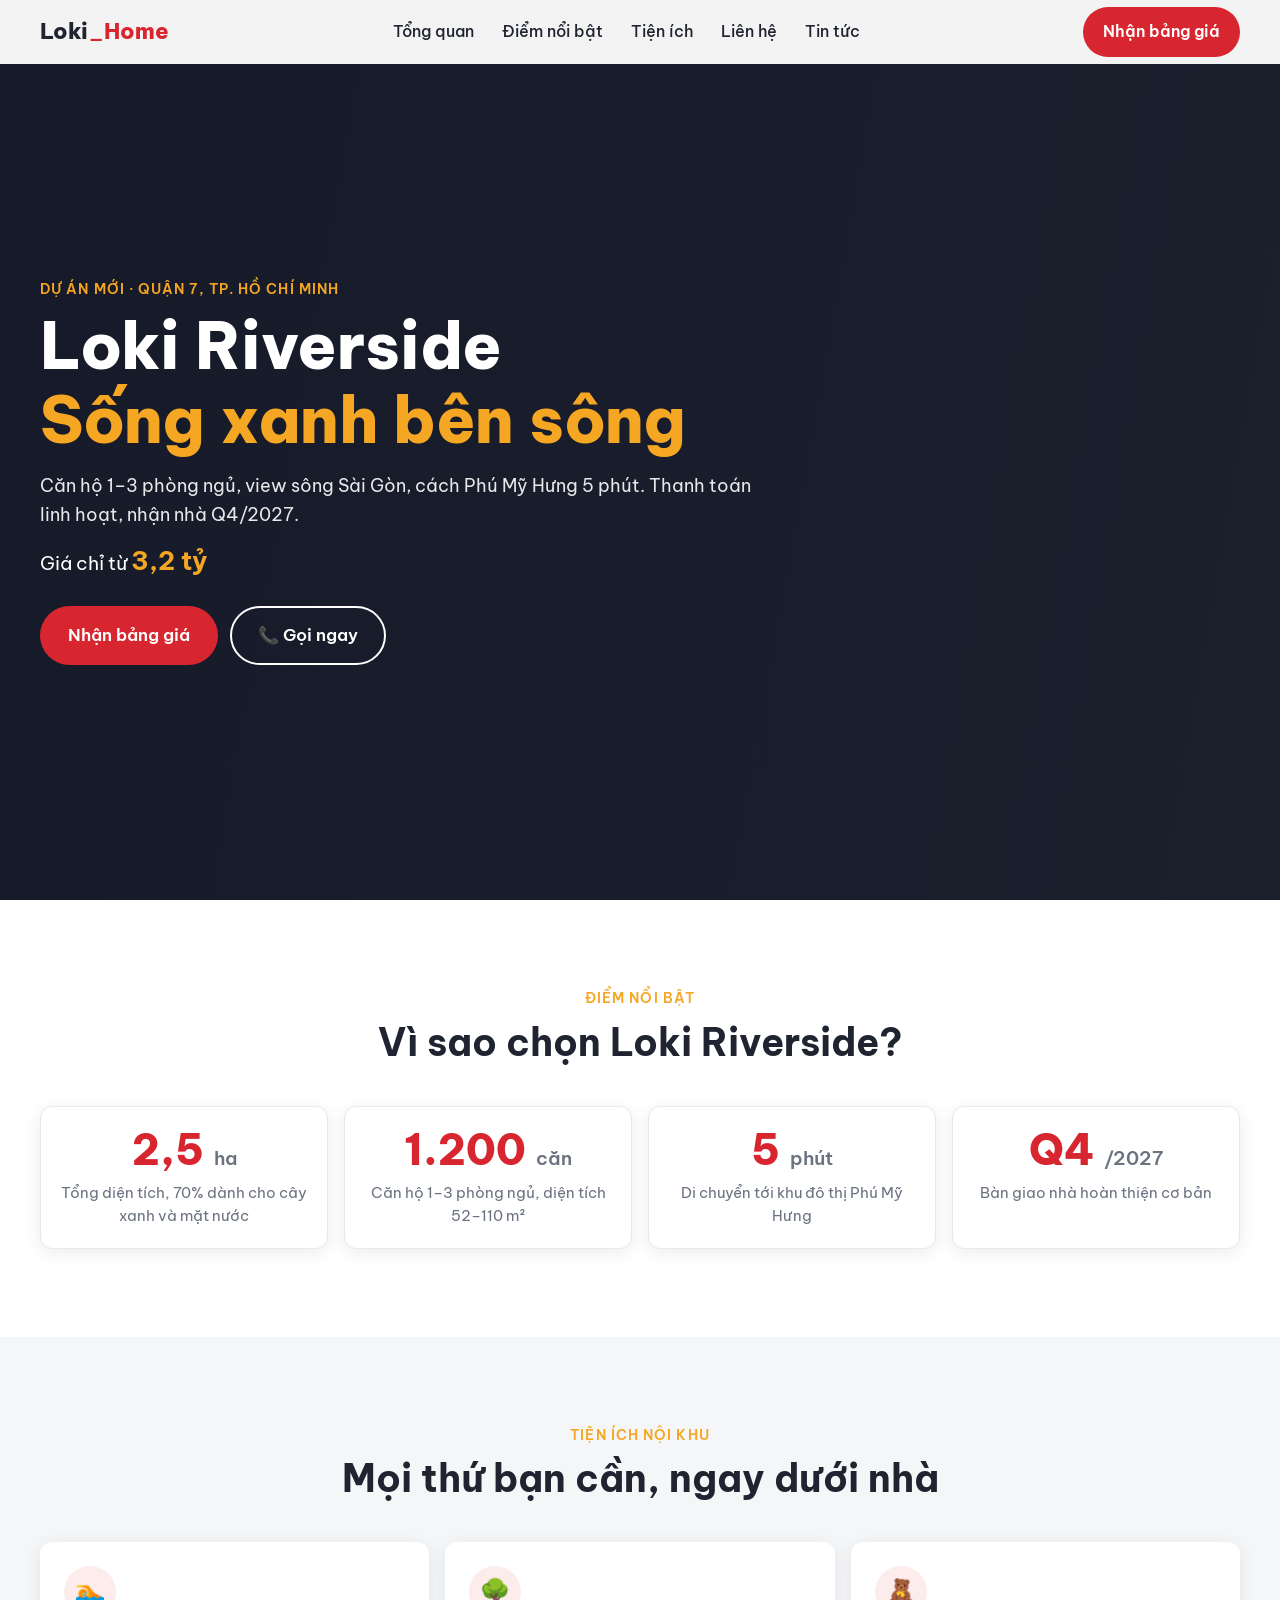
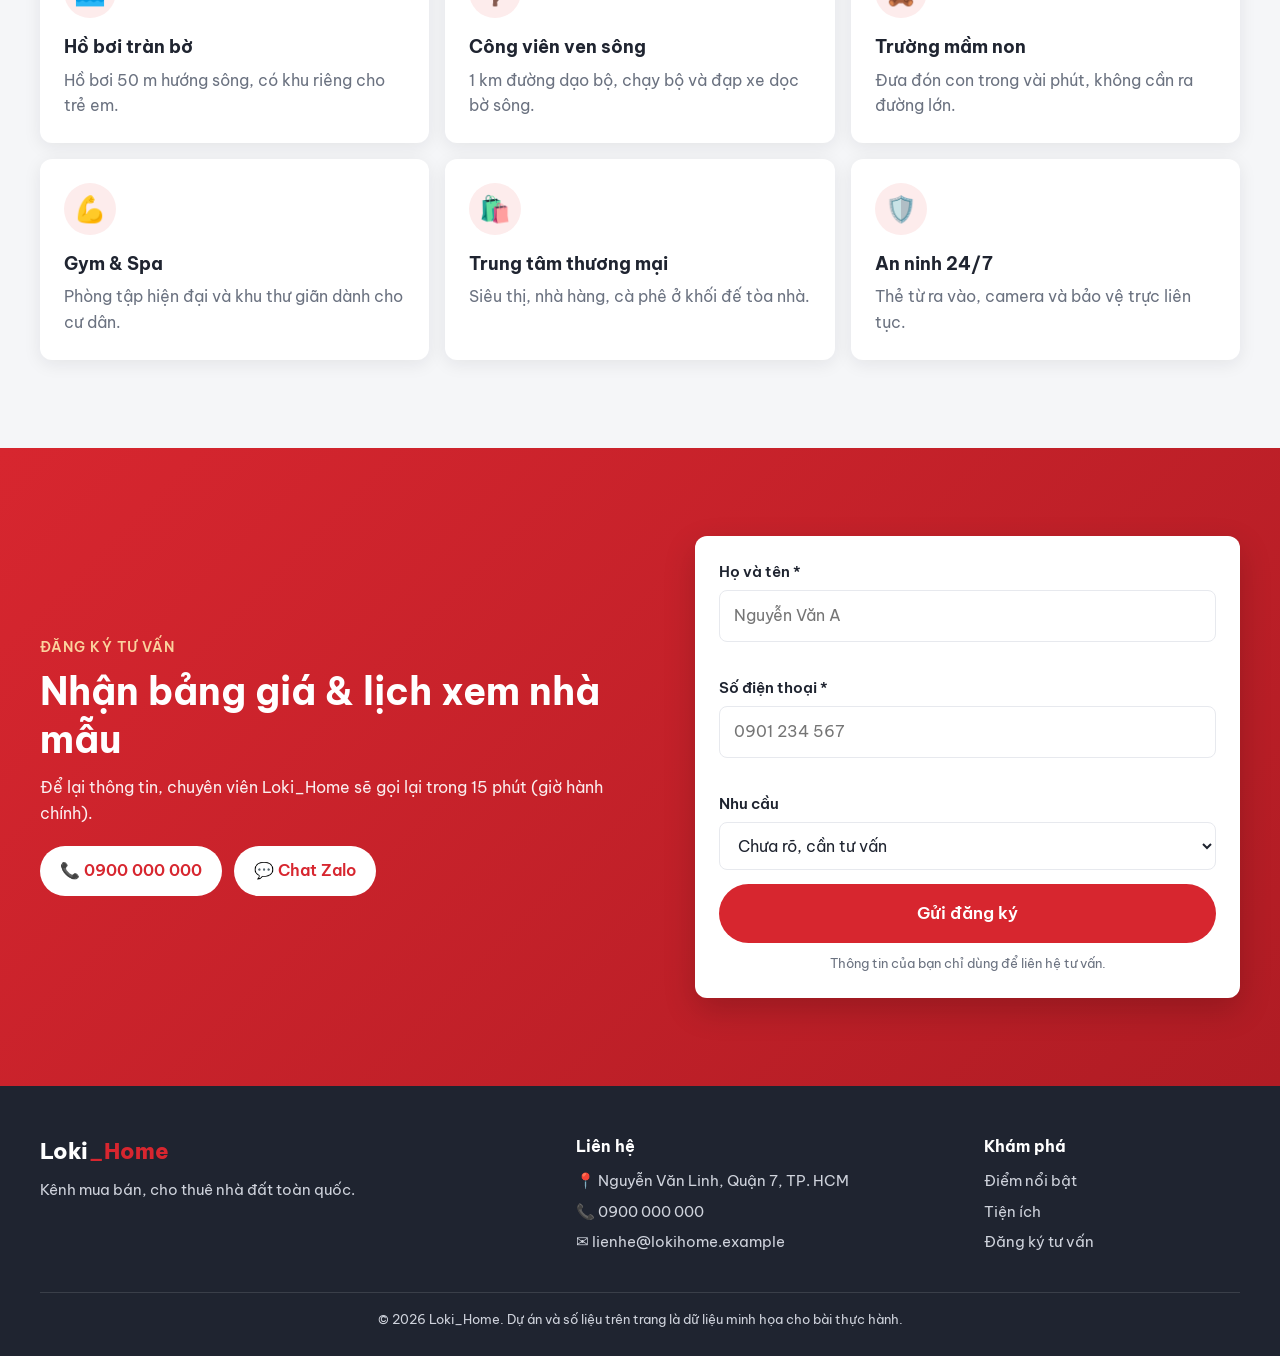
==== frontend/can-ho-quan-7/index.html @ 8b5b444b "khởi tạo dự án Loki_Home: trang căn hộ Quận 7, tin tức, tất cả tin tức Co-Authored-By: Claude Opus 5" ====
<!DOCTYPE html>
<!--
  Trang giới thiệu dự án căn hộ Loki Riverside – Quận 7 (dự án HƯ CẤU, số liệu minh họa).
  Gồm 6 khu vực: Header · Hero · Nổi bật · Tiện ích · Liên hệ · Footer.
  Giao diện ở css/style.css, tương tác ở js/main.js.
-->
<html lang="vi">
<head>
  <meta charset="UTF-8" />
  <meta name="viewport" content="width=device-width, initial-scale=1.0" />
  <title>Loki Riverside – Căn hộ ven sông Quận 7 | Loki_Home</title>
  <meta name="description" content="Loki Riverside: căn hộ ven sông Quận 7, giá từ 3,2 tỷ. Đăng ký nhận bảng giá và lịch xem nhà mẫu." />
  <link rel="preconnect" href="https://fonts.googleapis.com" />
  <link rel="preconnect" href="https://fonts.gstatic.com" crossorigin />
  <link href="https://fonts.googleapis.com/css2?family=Be+Vietnam+Pro:wght@400;500;600;700;800&display=swap" rel="stylesheet" />
  <link rel="stylesheet" href="css/style.css" />
</head>
<body>

  <!-- ===== 1. HEADER: logo, menu, nút CTA. Dính trên đầu trang để luôn bấm được CTA ===== -->
  <header class="site-header" id="siteHeader">
    <div class="container header-inner">
      <a href="#tong-quan" class="logo">Loki<span>_Home</span></a>

      <nav class="nav" id="nav" aria-label="Menu chính">
        <a href="#tong-quan">Tổng quan</a>
        <a href="#noi-bat">Điểm nổi bật</a>
        <a href="#tien-ich">Tiện ích</a>
        <a href="#lien-he">Liên hệ</a>
        <a href="../tin-tuc/index.html">Tin tức</a>
      </nav>

      <a href="#lien-he" class="btn btn-primary header-cta">Nhận bảng giá</a>

      <!-- Nút ☰ chỉ hiện trên điện thoại; aria-expanded báo cho trình đọc màn hình biết menu đang mở hay đóng -->
      <button class="menu-toggle" id="menuToggle" aria-label="Mở menu" aria-expanded="false" aria-controls="nav">
        <span></span><span></span><span></span>
      </button>
    </div>
  </header>

  <main>
    <!-- ===== 2. HERO: ấn tượng đầu tiên – tên dự án, giá, 2 nút hành động ===== -->
    <section class="hero" id="tong-quan">
      <div class="container hero-content">
        <p class="eyebrow">Dự án mới · Quận 7, TP. Hồ Chí Minh</p>
        <h1>Loki Riverside<br /><span>Sống xanh bên sông</span></h1>
        <p class="hero-desc">Căn hộ 1–3 phòng ngủ, view sông Sài Gòn, cách Phú Mỹ Hưng 5 phút. Thanh toán linh hoạt, nhận nhà Q4/2027.</p>
        <p class="hero-price">Giá chỉ từ <strong>3,2 tỷ</strong></p>
        <div class="hero-actions">
          <a href="#lien-he" class="btn btn-primary btn-lg">Nhận bảng giá</a>
          <a href="tel:0900000000" class="btn btn-outline btn-lg">📞 Gọi ngay</a>
        </div>
      </div>
    </section>

    <!-- ===== 3. NỔI BẬT: 4 con số giúp người xem nắm nhanh quy mô dự án ===== -->
    <section class="section" id="noi-bat">
      <div class="container">
        <div class="section-head reveal">
          <p class="eyebrow">Điểm nổi bật</p>
          <h2>Vì sao chọn Loki Riverside?</h2>
        </div>
        <div class="stats">
          <article class="stat reveal">
            <p class="stat-num">2,5 <small>ha</small></p>
            <p class="stat-label">Tổng diện tích, 70% dành cho cây xanh và mặt nước</p>
          </article>
          <article class="stat reveal">
            <p class="stat-num">1.200 <small>căn</small></p>
            <p class="stat-label">Căn hộ 1–3 phòng ngủ, diện tích 52–110 m²</p>
          </article>
          <article class="stat reveal">
            <p class="stat-num">5 <small>phút</small></p>
            <p class="stat-label">Di chuyển tới khu đô thị Phú Mỹ Hưng</p>
          </article>
          <article class="stat reveal">
            <p class="stat-num">Q4 <small>/2027</small></p>
            <p class="stat-label">Bàn giao nhà hoàn thiện cơ bản</p>
          </article>
        </div>
      </div>
    </section>

    <!-- ===== 4. TIỆN ÍCH: 6 thẻ giá trị sống ===== -->
    <section class="section section-alt" id="tien-ich">
      <div class="container">
        <div class="section-head reveal">
          <p class="eyebrow">Tiện ích nội khu</p>
          <h2>Mọi thứ bạn cần, ngay dưới nhà</h2>
        </div>
        <div class="features">
          <article class="feature reveal">
            <span class="feature-icon" aria-hidden="true">🏊</span>
            <h3>Hồ bơi tràn bờ</h3>
            <p>Hồ bơi 50 m hướng sông, có khu riêng cho trẻ em.</p>
          </article>
          <article class="feature reveal">
            <span class="feature-icon" aria-hidden="true">🌳</span>
            <h3>Công viên ven sông</h3>
            <p>1 km đường dạo bộ, chạy bộ và đạp xe dọc bờ sông.</p>
          </article>
          <article class="feature reveal">
            <span class="feature-icon" aria-hidden="true">🧸</span>
            <h3>Trường mầm non</h3>
            <p>Đưa đón con trong vài phút, không cần ra đường lớn.</p>
          </article>
          <article class="feature reveal">
            <span class="feature-icon" aria-hidden="true">💪</span>
            <h3>Gym &amp; Spa</h3>
            <p>Phòng tập hiện đại và khu thư giãn dành cho cư dân.</p>
          </article>
          <article class="feature reveal">
            <span class="feature-icon" aria-hidden="true">🛍️</span>
            <h3>Trung tâm thương mại</h3>
            <p>Siêu thị, nhà hàng, cà phê ở khối đế tòa nhà.</p>
          </article>
          <article class="feature reveal">
            <span class="feature-icon" aria-hidden="true">🛡️</span>
            <h3>An ninh 24/7</h3>
            <p>Thẻ từ ra vào, camera và bảo vệ trực liên tục.</p>
          </article>
        </div>
      </div>
    </section>

    <!-- ===== 5. LIÊN HỆ: mục tiêu chính của trang – để lại số điện thoại ===== -->
    <section class="section cta" id="lien-he">
      <div class="container cta-grid">
        <div class="cta-text reveal">
          <p class="eyebrow">Đăng ký tư vấn</p>
          <h2>Nhận bảng giá &amp; lịch xem nhà mẫu</h2>
          <p>Để lại thông tin, chuyên viên Loki_Home sẽ gọi lại trong 15 phút (giờ hành chính).</p>
          <div class="quick-contact">
            <a href="tel:0900000000" class="btn btn-light">📞 0900 000 000</a>
            <a href="https://zalo.me/0900000000" class="btn btn-light" target="_blank" rel="noopener">💬 Chat Zalo</a>
          </div>
        </div>

        <!-- novalidate: tắt thông báo lỗi mặc định của trình duyệt để JS hiện lỗi tiếng Việt ngay dưới ô -->
        <form class="lead-form reveal" id="leadForm" novalidate>
          <div class="field">
            <label for="fullName">Họ và tên *</label>
            <input type="text" id="fullName" name="fullName" placeholder="Nguyễn Văn A" autocomplete="name" />
            <p class="error" id="fullNameError" aria-live="polite"></p>
          </div>
          <div class="field">
            <label for="phone">Số điện thoại *</label>
            <input type="tel" id="phone" name="phone" placeholder="0901 234 567" autocomplete="tel" inputmode="numeric" />
            <p class="error" id="phoneError" aria-live="polite"></p>
          </div>
          <div class="field">
            <label for="need">Nhu cầu</label>
            <select id="need" name="need">
              <option value="">Chưa rõ, cần tư vấn</option>
              <option value="1pn">Căn 1 phòng ngủ</option>
              <option value="2pn">Căn 2 phòng ngủ</option>
              <option value="3pn">Căn 3 phòng ngủ</option>
            </select>
          </div>
          <button type="submit" class="btn btn-primary btn-lg btn-block">Gửi đăng ký</button>
          <p class="form-note">Thông tin của bạn chỉ dùng để liên hệ tư vấn.</p>
        </form>
      </div>
    </section>
  </main>

  <!-- ===== 6. FOOTER ===== -->
  <footer class="site-footer">
    <div class="container footer-grid">
      <div>
        <a href="#tong-quan" class="logo logo-light">Loki<span>_Home</span></a>
        <p>Kênh mua bán, cho thuê nhà đất toàn quốc.</p>
      </div>
      <div>
        <h3>Liên hệ</h3>
        <p>📍 Nguyễn Văn Linh, Quận 7, TP. HCM</p>
        <p>📞 0900 000 000</p>
        <p>✉️ lienhe@lokihome.example</p>
      </div>
      <div>
        <h3>Khám phá</h3>
        <p><a href="#noi-bat">Điểm nổi bật</a></p>
        <p><a href="#tien-ich">Tiện ích</a></p>
        <p><a href="#lien-he">Đăng ký tư vấn</a></p>
      </div>
    </div>
    <p class="container footer-note">© 2026 Loki_Home. Dự án và số liệu trên trang là dữ liệu minh họa cho bài thực hành.</p>
  </footer>

  <!-- Thông báo nhỏ (toast) khi gửi form thành công -->
  <div class="toast" id="toast" role="status" aria-live="polite"></div>

  <script src="js/main.js"></script>
</body>
</html>
---- frontend/can-ho-quan-7/css/style.css ----
/*
  Giao diện trang Loki Riverside – Quận 7.
  Viết theo kiểu mobile-first: style mặc định cho điện thoại, rồi dùng @media (min-width) mở rộng cho màn lớn.
  Màu và kích thước dùng chung đặt thành biến trong :root để đổi thương hiệu chỉ cần sửa 1 chỗ.
*/

/* ===== Biến thương hiệu (theo CLAUDE.md dự án) ===== */
:root {
  --primary: #d7262f;
  --primary-dark: #b01c24;
  --accent: #f5a623;
  --ink: #1f2430;
  --muted: #6b7280;
  --line: #e7e9ee;
  --bg: #ffffff;
  --bg-alt: #f5f6f8;
  --radius: 12px;
  --shadow: 0 4px 18px rgba(20, 24, 40, .08);
  --header-h: 64px;
}

/* ===== Reset cơ bản: bỏ khoảng cách mặc định để các trình duyệt hiển thị giống nhau ===== */
* { box-sizing: border-box; margin: 0; padding: 0; }
html { scroll-behavior: smooth; scroll-padding-top: var(--header-h); } /* chừa chỗ cho header dính khi cuộn tới khu vực */
body { font-family: "Be Vietnam Pro", system-ui, sans-serif; color: var(--ink); background: var(--bg); line-height: 1.6; overflow-x: hidden; }
a { color: inherit; text-decoration: none; }
img { display: block; max-width: 100%; }
button, input, select { font: inherit; }
.container { width: min(1200px, 100% - 32px); margin-inline: auto; } /* luôn chừa 16px mỗi bên trên điện thoại */

/* ===== Nút bấm dùng chung ===== */
.btn { display: inline-flex; align-items: center; justify-content: center; gap: 6px; padding: 10px 18px; border-radius: 999px; border: 2px solid transparent; font-weight: 600; cursor: pointer; transition: background .2s, transform .2s, color .2s; }
.btn:hover { transform: translateY(-2px); }
.btn-primary { background: var(--primary); color: #fff; }
.btn-primary:hover { background: var(--primary-dark); }
.btn-outline { border-color: #fff; color: #fff; }
.btn-outline:hover { background: #fff; color: var(--ink); }
.btn-light { background: #fff; color: var(--primary); }
.btn-lg { padding: 14px 26px; font-size: 1.05rem; }
.btn-block { width: 100%; }
.btn:focus-visible, a:focus-visible, input:focus-visible, select:focus-visible { outline: 3px solid var(--accent); outline-offset: 2px; }

/* ===== 1. Header ===== */
.site-header { position: fixed; inset: 0 0 auto; z-index: 50; height: var(--header-h); background: rgba(255,255,255,.95); transition: box-shadow .3s; }
.site-header.scrolled { box-shadow: var(--shadow); } /* JS thêm class này khi cuộn xuống */
.header-inner { height: 100%; display: flex; align-items: center; justify-content: space-between; gap: 16px; }
.logo { font-size: 1.4rem; font-weight: 800; color: var(--ink); }
.logo span { color: var(--primary); }
.header-cta { display: none; } /* ẩn trên điện thoại cho gọn, hiện lại ở màn lớn */

/* Menu trên điện thoại: trượt xuống dưới header khi mở */
.nav { position: absolute; top: var(--header-h); left: 0; right: 0; background: #fff; display: flex; flex-direction: column; padding: 8px 16px 16px; box-shadow: var(--shadow); transform: translateY(-120%); visibility: hidden; transition: transform .3s, visibility .3s; }
.nav.open { transform: translateY(0); visibility: visible; }
.nav a { padding: 12px 4px; border-bottom: 1px solid var(--line); font-weight: 500; }
.nav a:hover { color: var(--primary); }

/* Nút ☰: 3 gạch biến thành dấu ✕ khi menu mở */
.menu-toggle { width: 44px; height: 44px; display: flex; flex-direction: column; justify-content: center; gap: 5px; padding: 10px; background: none; border: 0; cursor: pointer; }
.menu-toggle span { height: 2px; background: var(--ink); border-radius: 2px; transition: transform .3s, opacity .3s; }
.menu-toggle[aria-expanded="true"] span:nth-child(1) { transform: translateY(7px) rotate(45deg); }
.menu-toggle[aria-expanded="true"] span:nth-child(2) { opacity: 0; }
.menu-toggle[aria-expanded="true"] span:nth-child(3) { transform: translateY(-7px) rotate(-45deg); }

/* ===== 2. Hero ===== */
.hero {
  min-height: 100svh; display: flex; align-items: center; padding: calc(var(--header-h) + 40px) 0 60px; color: #fff;
  /* Lớp phủ tối giúp chữ trắng đọc rõ trên ảnh nền */
  background: linear-gradient(100deg, rgba(20,24,40,.85), rgba(20,24,40,.35)), url("https://images.unsplash.com/photo-1545324418-cc1a3fa10c00?w=1600&q=70") center / cover no-repeat, var(--ink);
}
.hero-content { max-width: 720px; margin-left: max(16px, (100% - 1200px) / 2); }
.eyebrow { font-size: .85rem; font-weight: 600; letter-spacing: .08em; text-transform: uppercase; color: var(--accent); margin-bottom: 8px; }
.hero h1 { font-size: clamp(2.2rem, 7vw, 4rem); line-height: 1.15; font-weight: 800; margin-bottom: 16px; }
.hero h1 span { color: var(--accent); }
.hero-desc { font-size: 1.1rem; opacity: .9; margin-bottom: 12px; }
.hero-price { font-size: 1.2rem; margin-bottom: 24px; }
.hero-price strong { font-size: 1.6rem; color: var(--accent); }
.hero-actions { display: flex; flex-wrap: wrap; gap: 12px; }

/* ===== Khung section dùng chung ===== */
.section { padding: 64px 0; }
.section-alt { background: var(--bg-alt); }
.section-head { text-align: center; max-width: 640px; margin: 0 auto 40px; }
.section-head h2 { font-size: clamp(1.6rem, 4.5vw, 2.4rem); line-height: 1.25; }

/* ===== 3. Nổi bật ===== */
.stats { display: grid; grid-template-columns: repeat(2, 1fr); gap: 16px; }
.stat { background: #fff; border: 1px solid var(--line); border-radius: var(--radius); padding: 20px 16px; text-align: center; box-shadow: var(--shadow); }
.stat-num { font-size: clamp(1.8rem, 6vw, 2.6rem); font-weight: 800; color: var(--primary); line-height: 1.1; }
.stat-num small { font-size: .45em; font-weight: 600; color: var(--muted); }
.stat-label { font-size: .92rem; color: var(--muted); margin-top: 8px; }

/* ===== 4. Tiện ích ===== */
.features { display: grid; grid-template-columns: 1fr; gap: 16px; }
.feature { background: #fff; border-radius: var(--radius); padding: 24px; box-shadow: var(--shadow); transition: transform .25s, box-shadow .25s; }
.feature:hover { transform: translateY(-4px); box-shadow: 0 10px 28px rgba(20,24,40,.12); }
.feature-icon { display: grid; place-items: center; width: 52px; height: 52px; border-radius: 50%; background: #fdecec; font-size: 1.6rem; margin-bottom: 14px; }
.feature h3 { font-size: 1.15rem; margin-bottom: 6px; }
.feature p { color: var(--muted); }

/* ===== 5. Liên hệ ===== */
.cta { background: linear-gradient(135deg, var(--primary), var(--primary-dark)); color: #fff; }
.cta .eyebrow { color: #ffe1a8; }
.cta-grid { display: grid; gap: 32px; align-items: center; }
.cta-text h2 { font-size: clamp(1.6rem, 4.5vw, 2.4rem); line-height: 1.25; margin-bottom: 12px; }
.cta-text p { opacity: .92; }
.quick-contact { display: flex; flex-wrap: wrap; gap: 12px; margin-top: 20px; }

.lead-form { background: #fff; color: var(--ink); border-radius: var(--radius); padding: 24px; box-shadow: 0 12px 32px rgba(0,0,0,.18); }
.field { margin-bottom: 14px; }
.field label { display: block; font-weight: 600; font-size: .95rem; margin-bottom: 6px; }
.field input, .field select { width: 100%; padding: 12px 14px; border: 1.5px solid var(--line); border-radius: 8px; background: #fff; color: var(--ink); transition: border-color .2s; }
.field input:focus, .field select:focus { border-color: var(--primary); outline: none; }
.field.invalid input { border-color: var(--primary); background: #fff6f6; } /* JS thêm class invalid khi ô bị lỗi */
.error { color: var(--primary); font-size: .85rem; min-height: 1.2em; margin-top: 4px; }
.form-note { font-size: .8rem; color: var(--muted); text-align: center; margin-top: 10px; }

/* ===== 6. Footer ===== */
.site-footer { background: var(--ink); color: #cfd3dc; padding: 48px 0 20px; font-size: .95rem; }
.footer-grid { display: grid; gap: 24px; }
.site-footer h3 { color: #fff; font-size: 1rem; margin-bottom: 10px; }
.site-footer p { margin-bottom: 6px; }
.site-footer a:hover { color: #fff; }
.logo-light { color: #fff; display: inline-block; margin-bottom: 8px; }
.footer-note { border-top: 1px solid rgba(255,255,255,.12); margin-top: 32px; padding-top: 16px; font-size: .82rem; text-align: center; }

/* ===== Toast thông báo ===== */
.toast { position: fixed; left: 50%; bottom: 24px; transform: translate(-50%, 150%); background: var(--ink); color: #fff; padding: 12px 20px; border-radius: 10px; box-shadow: var(--shadow); z-index: 100; max-width: calc(100% - 32px); text-align: center; visibility: hidden; transition: transform .3s, visibility .3s; } /* visibility: ẩn hẳn khi không dùng, tránh lộ mép dưới màn hình */
.toast.show { transform: translate(-50%, 0); visibility: visible; }

/* ===== Hiệu ứng hiện dần: JS thêm class .visible khi phần tử lọt vào màn hình ===== */
.reveal { opacity: 0; transform: translateY(24px); transition: opacity .6s ease, transform .6s ease; }
.reveal.visible { opacity: 1; transform: none; }
/* Tôn trọng người dùng tắt hiệu ứng chuyển động trong cài đặt máy */
@media (prefers-reduced-motion: reduce) {
  html { scroll-behavior: auto; }
  .reveal { opacity: 1; transform: none; transition: none; }
}

/* ===== Màn hình vừa (tablet ≥ 768px) ===== */
@media (min-width: 768px) {
  .stats { grid-template-columns: repeat(4, 1fr); }
  .features { grid-template-columns: repeat(2, 1fr); }
  .footer-grid { grid-template-columns: 2fr 1.5fr 1fr; }
  .section { padding: 88px 0; }
}

/* ===== Màn hình lớn (desktop ≥ 1024px): menu hiện ngang, bỏ nút ☰ ===== */
@media (min-width: 1024px) {
  .menu-toggle { display: none; }
  .header-cta { display: inline-flex; }
  .nav { position: static; flex-direction: row; gap: 28px; padding: 0; box-shadow: none; background: none; transform: none; visibility: visible; }
  .nav a { border: 0; padding: 0; }
  .features { grid-template-columns: repeat(3, 1fr); }
  .cta-grid { grid-template-columns: 1.1fr 1fr; gap: 56px; }
}
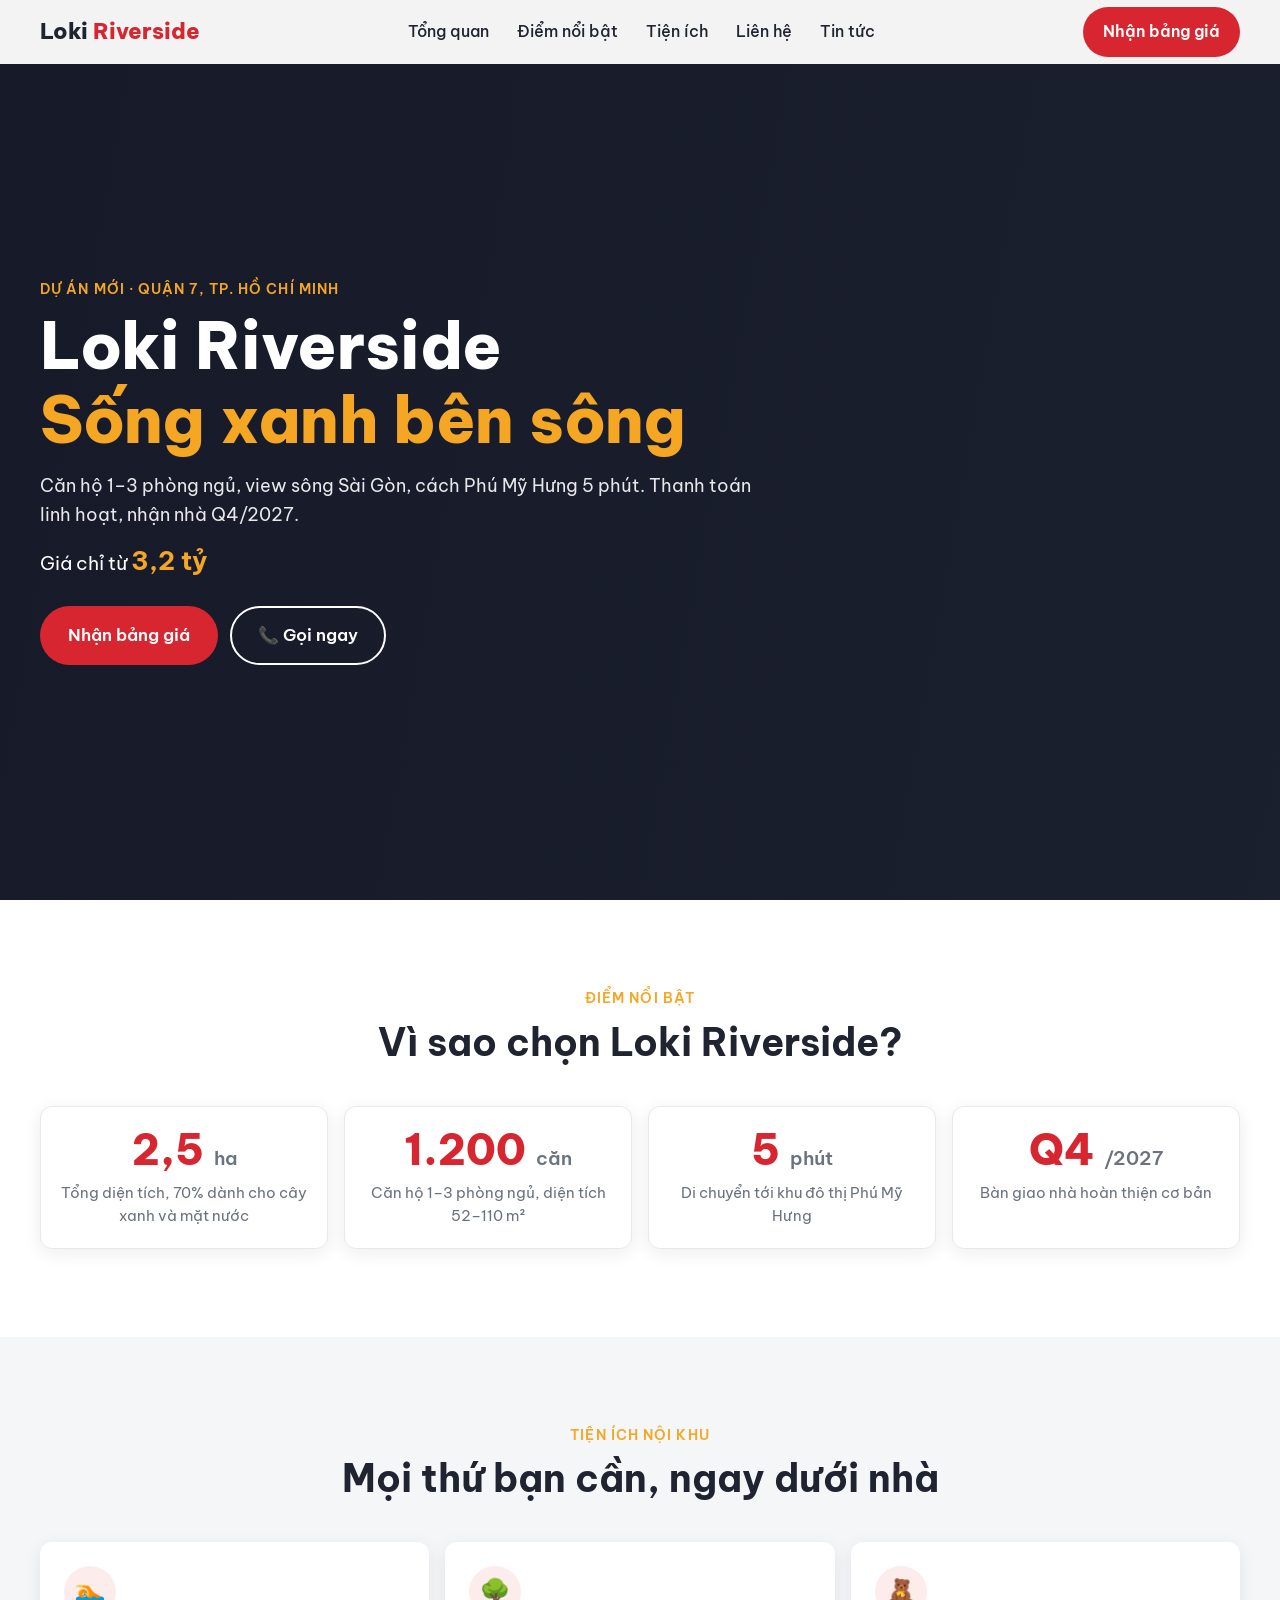
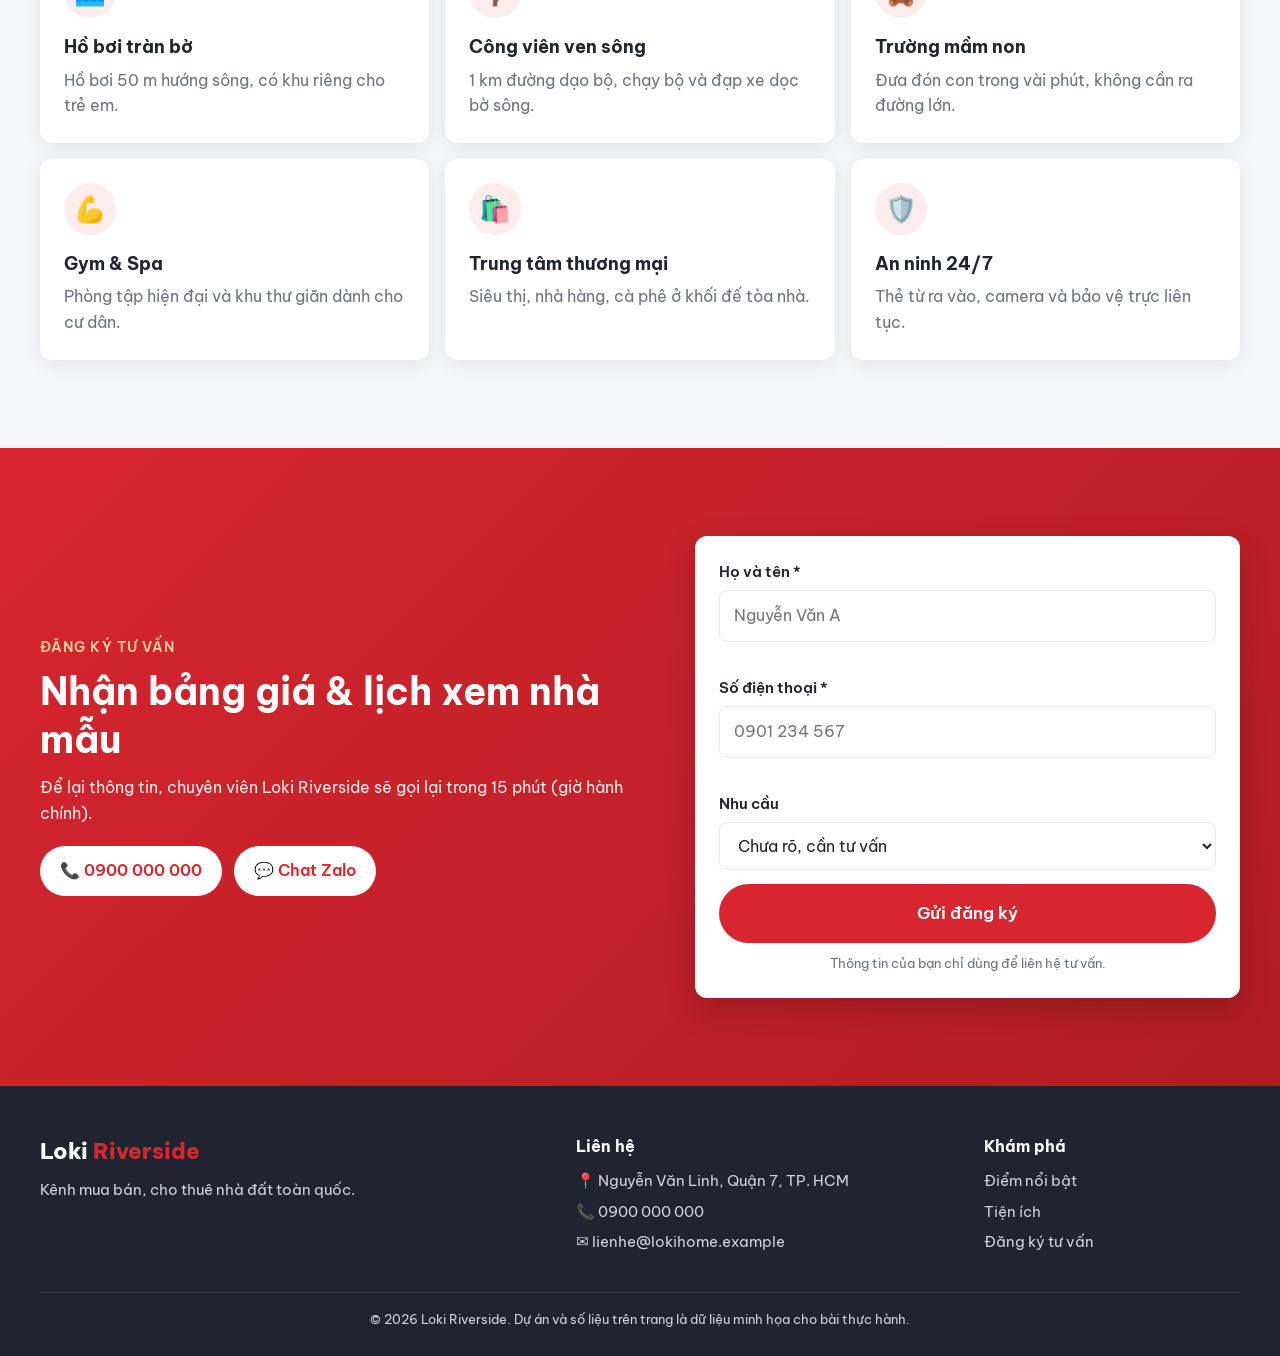
==== commit 7902cdfd: "đổi tên thương hiệu Loki_Home thành Loki Riverside Co-Authored-By: Claude Opus 5.5 <noreply@anthropi" ====
--- a/frontend/can-ho-quan-7/index.html
+++ b/frontend/can-ho-quan-7/index.html
@@ -8,7 +8,7 @@
 <head>
   <meta charset="UTF-8" />
   <meta name="viewport" content="width=device-width, initial-scale=1.0" />
-  <title>Loki Riverside – Căn hộ ven sông Quận 7 | Loki_Home</title>
+  <title>Loki Riverside – Căn hộ ven sông Quận 7</title>
   <meta name="description" content="Loki Riverside: căn hộ ven sông Quận 7, giá từ 3,2 tỷ. Đăng ký nhận bảng giá và lịch xem nhà mẫu." />
   <link rel="preconnect" href="https://fonts.googleapis.com" />
   <link rel="preconnect" href="https://fonts.gstatic.com" crossorigin />
@@ -20,7 +20,7 @@
   <!-- ===== 1. HEADER: logo, menu, nút CTA. Dính trên đầu trang để luôn bấm được CTA ===== -->
   <header class="site-header" id="siteHeader">
     <div class="container header-inner">
-      <a href="#tong-quan" class="logo">Loki<span>_Home</span></a>
+      <a href="#tong-quan" class="logo">Loki <span>Riverside</span></a>
 
       <nav class="nav" id="nav" aria-label="Menu chính">
         <a href="#tong-quan">Tổng quan</a>
@@ -130,7 +130,7 @@
         <div class="cta-text reveal">
           <p class="eyebrow">Đăng ký tư vấn</p>
           <h2>Nhận bảng giá &amp; lịch xem nhà mẫu</h2>
-          <p>Để lại thông tin, chuyên viên Loki_Home sẽ gọi lại trong 15 phút (giờ hành chính).</p>
+          <p>Để lại thông tin, chuyên viên Loki Riverside sẽ gọi lại trong 15 phút (giờ hành chính).</p>
           <div class="quick-contact">
             <a href="tel:0900000000" class="btn btn-light">📞 0900 000 000</a>
             <a href="https://zalo.me/0900000000" class="btn btn-light" target="_blank" rel="noopener">💬 Chat Zalo</a>
@@ -169,7 +169,7 @@
   <footer class="site-footer">
     <div class="container footer-grid">
       <div>
-        <a href="#tong-quan" class="logo logo-light">Loki<span>_Home</span></a>
+        <a href="#tong-quan" class="logo logo-light">Loki <span>Riverside</span></a>
         <p>Kênh mua bán, cho thuê nhà đất toàn quốc.</p>
       </div>
       <div>
@@ -185,7 +185,7 @@
         <p><a href="#lien-he">Đăng ký tư vấn</a></p>
       </div>
     </div>
-    <p class="container footer-note">© 2026 Loki_Home. Dự án và số liệu trên trang là dữ liệu minh họa cho bài thực hành.</p>
+    <p class="container footer-note">© 2026 Loki Riverside. Dự án và số liệu trên trang là dữ liệu minh họa cho bài thực hành.</p>
   </footer>
 
   <!-- Thông báo nhỏ (toast) khi gửi form thành công -->
